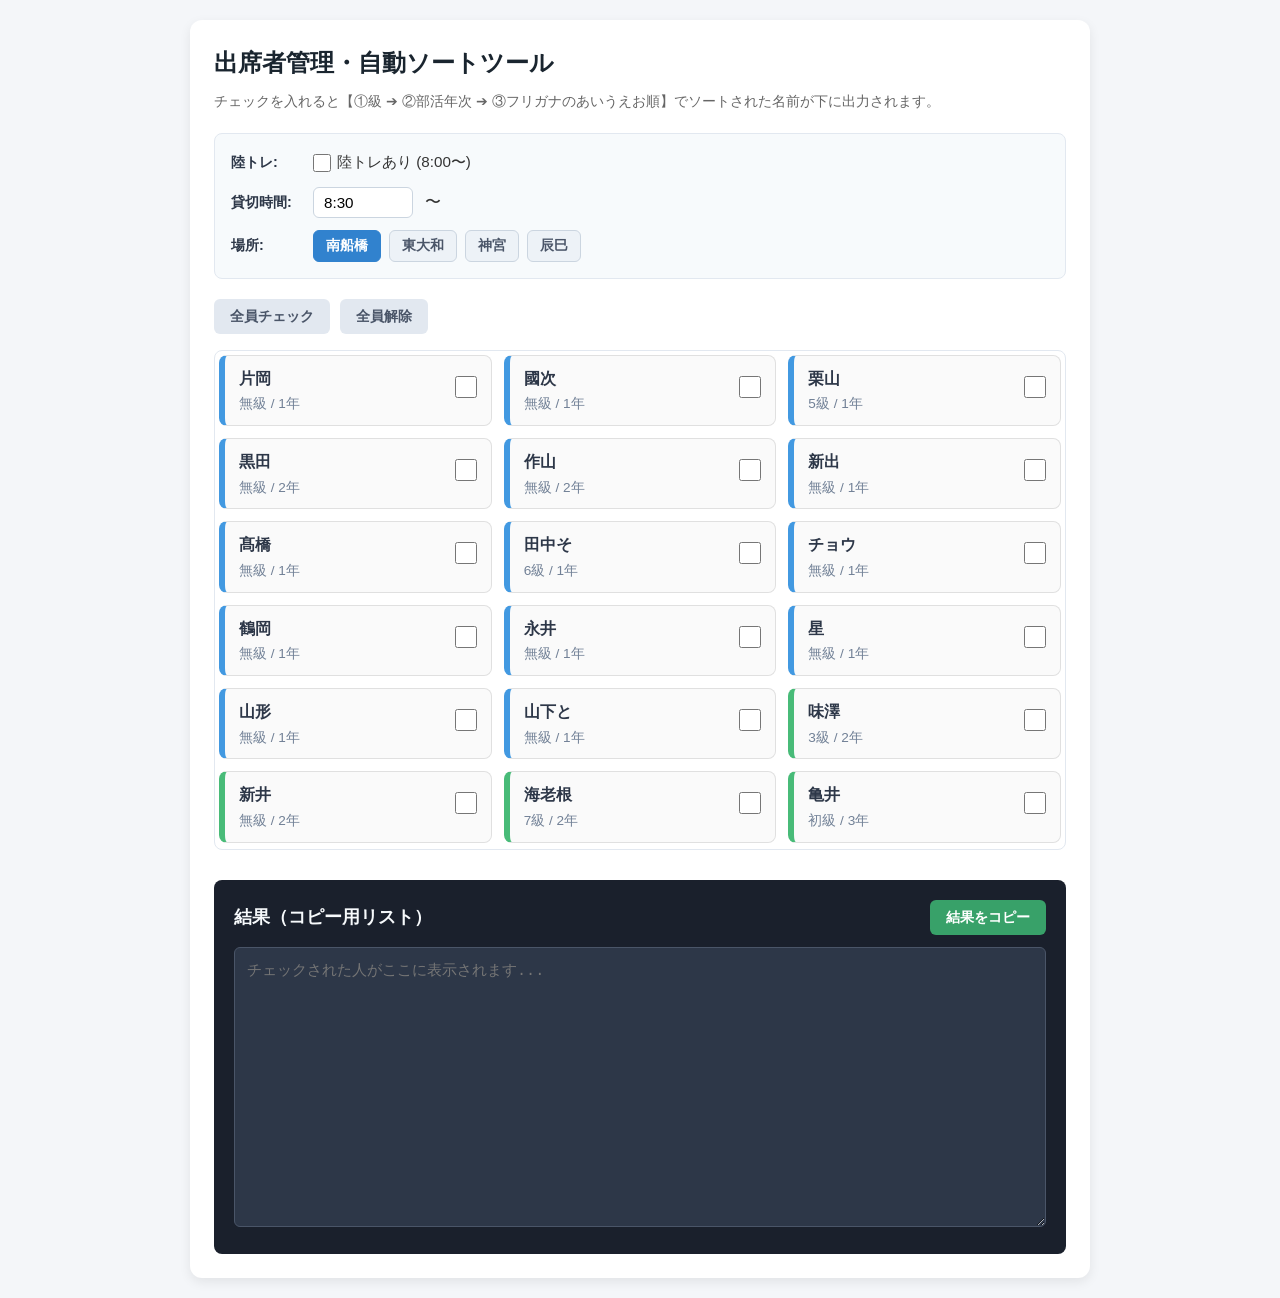
==== index.html @ c61d9089 "Add files via upload" ====
<!DOCTYPE html>
<html lang="ja">
<head>
  <meta charset="UTF-8">
  <meta name="viewport" content="width=device-width, initial-scale=1.0">
  <title>出席管理・ソートツール</title>
  <style>
    * {
      box-sizing: border-box;
      margin: 0;
      padding: 0;
    }
    body {
      font-family: "Helvetica Neue", Arial, "Hiragino Kaku Gothic ProN", "Hiragino Sans", Meiryo, sans-serif;
      background-color: #f4f6f9;
      color: #333;
      padding: 20px;
      line-height: 1.6;
    }
    .container {
      max-width: 900px;
      margin: 0 auto;
      background: #ffffff;
      padding: 24px;
      border-radius: 12px;
      box-shadow: 0 4px 12px rgba(0,0,0,0.08);
    }
    h1 {
      font-size: 1.5rem;
      margin-bottom: 8px;
      color: #1a252f;
    }
    p.desc {
      font-size: 0.9rem;
      color: #666;
      margin-bottom: 20px;
    }

    /* ★ 練習情報入力エリアのスタイル ★ */
    .practice-info-panel {
      background: #f7fafc;
      border: 1px solid #e2e8f0;
      border-radius: 8px;
      padding: 16px;
      margin-bottom: 20px;
      display: flex;
      flex-direction: column;
      gap: 12px;
    }
    .info-row {
      display: flex;
      align-items: center;
      gap: 12px;
      flex-wrap: wrap;
    }
    .info-label {
      font-weight: bold;
      font-size: 0.9rem;
      color: #2d3748;
      min-width: 70px;
    }
    .checkbox-label {
      display: flex;
      align-items: center;
      gap: 6px;
      cursor: pointer;
      font-size: 0.95rem;
    }
    .checkbox-label input[type="checkbox"] {
      width: 18px;
      height: 18px;
      cursor: pointer;
    }
    .time-input {
      padding: 6px 10px;
      border: 1px solid #cbd5e0;
      border-radius: 6px;
      font-size: 0.95rem;
      width: 100px;
    }
    .place-buttons {
      display: flex;
      gap: 8px;
      flex-wrap: wrap;
    }
    .btn-place {
      background-color: #edf2f7;
      color: #4a5568;
      border: 1px solid #cbd5e0;
      padding: 6px 12px;
      border-radius: 6px;
      font-size: 0.85rem;
      cursor: pointer;
      transition: all 0.2s;
    }
    .btn-place:hover {
      background-color: #e2e8f0;
    }
    .btn-place.active {
      background-color: #3182ce;
      color: white;
      border-color: #3182ce;
    }

    .action-bar {
      display: flex;
      gap: 10px;
      margin-bottom: 16px;
      flex-wrap: wrap;
    }
    button {
      padding: 8px 16px;
      border: none;
      border-radius: 6px;
      font-size: 0.9rem;
      font-weight: bold;
      cursor: pointer;
      transition: background 0.2s, opacity 0.2s;
    }
    .btn-secondary {
      background-color: #e2e8f0;
      color: #4a5568;
    }
    .btn-secondary:hover {
      background-color: #cbd5e0;
    }
    .btn-success {
      background-color: #38a169;
      color: white;
    }
    .btn-success:hover {
      background-color: #2f855a;
    }
    .member-grid {
      display: grid;
      grid-template-columns: repeat(auto-fill, minmax(260px, 1fr));
      gap: 12px;
      margin-bottom: 30px;
      max-height: 500px;
      overflow-y: auto;
      padding: 4px;
      border: 1px solid #e2e8f0;
      border-radius: 8px;
    }
    .member-card {
      display: flex;
      align-items: center;
      justify-content: space-between;
      background: #fafafa;
      border: 1px solid #e0e0e0;
      padding: 10px 14px;
      border-radius: 8px;
      transition: background 0.15s, border-color 0.15s;
    }

    /* 学年ごとの左フチのアクセントカラー */
    .member-card.grade-1 { border-left: 6px solid #4299e1; } /* 1年生: 青 */
    .member-card.grade-2 { border-left: 6px solid #48bb78; } /* 2年生: 緑 */
    .member-card.grade-3 { border-left: 6px solid #ed8936; } /* 3年生: オレンジ */
    .member-card.grade-4 { border-left: 6px solid #9f7aea; } /* 4年生: 紫 */

    .member-card.checked {
      background: #ebf8ff;
    }
    .member-info {
      display: flex;
      flex-direction: column;
      gap: 2px;
      flex: 1;
    }
    .member-name {
      font-size: 1rem;
      font-weight: bold;
      color: #2d3748;
    }
    .member-tags {
      font-size: 0.85rem;
      color: #718096;
    }
    .check-wrapper {
      margin-left: 10px;
    }
    .check-wrapper input[type="checkbox"] {
      width: 22px;
      height: 22px;
      cursor: pointer;
      accent-color: #3182ce;
    }
    .result-section {
      background: #1a202c;
      color: #f7fafc;
      padding: 20px;
      border-radius: 8px;
    }
    .result-header {
      display: flex;
      justify-content: space-between;
      align-items: center;
      margin-bottom: 12px;
    }
    .result-header h2 {
      font-size: 1.1rem;
    }
    textarea.result-box {
      width: 100%;
      height: 280px;
      background: #2d3748;
      color: #edf2f7;
      border: 1px solid #4a5568;
      border-radius: 6px;
      padding: 12px;
      font-family: monospace;
      font-size: 0.95rem;
      resize: vertical;
    }
    textarea.result-box:focus {
      outline: none;
      border-color: #63b3ed;
    }

    /* スマホ対応 */
    @media (max-width: 600px) {
      body { padding: 10px; }
      .container { padding: 16px; }
      h1 { font-size: 1.25rem; }
      .info-row { flex-direction: column; align-items: flex-start; gap: 6px; }
      .action-bar button { flex: 1; padding: 12px 8px; }
      .member-grid { grid-template-columns: 1fr; max-height: 350px; }
      .member-card { padding: 12px; }
      .check-wrapper input[type="checkbox"] { width: 26px; height: 26px; }
      .result-header { flex-direction: column; align-items: stretch; gap: 8px; }
      .result-header button { width: 100%; padding: 12px; }
      textarea.result-box { height: 220px; font-size: 0.9rem; }
    }
  </style>
</head>
<body>

<div class="container">
  <h1>出席者管理・自動ソートツール</h1>
  <p class="desc">チェックを入れると【①級 ➔ ②部活年次 ➔ ③フリガナのあいうえお順】でソートされた名前が下に出力されます。</p>

  <!-- ★ 練習設定パネル ★ -->
  <div class="practice-info-panel">
    <div class="info-row">
      <span class="info-label">陸トレ:</span>
      <label class="checkbox-label">
        <input type="checkbox" id="hasRikutore" onchange="updateResult()">
        陸トレあり (8:00〜)
      </label>
    </div>

    <div class="info-row">
      <span class="info-label">貸切時間:</span>
      <input type="text" id="charterTime" class="time-input" value="8:30" placeholder="8:30" oninput="updateResult()">
      <span>〜</span>
    </div>

    <div class="info-row">
      <span class="info-label">場所:</span>
      <div class="place-buttons">
        <button class="btn-place active" onclick="selectPlace('南船橋', this)">南船橋</button>
        <button class="btn-place" onclick="selectPlace('東大和', this)">東大和</button>
        <button class="btn-place" onclick="selectPlace('神宮', this)">神宮</button>
        <button class="btn-place" onclick="selectPlace('辰巳', this)">辰巳</button>
      </div>
    </div>
  </div>

  <div class="action-bar">
    <button class="btn-secondary" onclick="selectAll(true)">全員チェック</button>
    <button class="btn-secondary" onclick="selectAll(false)">全員解除</button>
  </div>

  <div class="member-grid" id="memberList"></div>

  <div class="result-section">
    <div class="result-header">
      <h2>結果（コピー用リスト）</h2>
      <button class="btn-success" onclick="copyResult()">結果をコピー</button>
    </div>
    <textarea id="resultText" class="result-box" readonly placeholder="チェックされた人がここに表示されます..."></textarea>
  </div>
</div>

<script>
  // ----------------------------------------------------
  // ★ 場所の略称 ➔ 正式名称 マッピング
  // ----------------------------------------------------
  const placeFullNameMap = {
    "南船橋": "南船橋Aリンク",
    "東大和": "東大和スケートセンター",
    "神宮": "神宮",
    "辰巳": "辰巳メインリンク"
  };

  let selectedPlaceKey = "南船橋"; // デフォルト設定

  // ----------------------------------------------------
  // ★ メンバー登録リスト
  // ----------------------------------------------------
 const initialMembers = [
   
    // 無級
    { id: 1,  name: "片岡", kana: "カタオカ", rank: "無級", grade: "1年",clubGrade: "1年" },
    { id: 2,  name: "國次", kana: "クニツグ", rank: "無級", grade: "1年",clubGrade: "1年"},
    { id: 3,  name: "黒田", kana: "クロダ", rank: "無級", grade: "2年" ,clubGrade: "1年"},
    { id: 4,  name: "作山", kana: "サクヤマ", rank: "無級", grade: "2年" ,clubGrade: "1年"},
    { id: 6,  name: "新出", kana: "シンデ", rank: "無級", grade: "1年" ,clubGrade: "1年"},
    { id: 7,  name: "髙橋", kana: "タカハシ", rank: "無級", grade: "1年" ,clubGrade: "1年"},
    { id: 8,  name: "鶴岡", kana: "ツルオカ", rank: "無級", grade: "1年" ,clubGrade: "1年"},
    { id: 9,  name: "永井", kana: "ナガイ", rank: "無級", grade: "1年" ,clubGrade: "1年"},
    { id: 10, name: "星", kana: "ホシ", rank: "無級", grade: "1年" ,clubGrade: "1年"},
    { id: 11, name: "山形", kana: "ヤマガタ", rank: "無級", grade: "1年" ,clubGrade: "1年"},
    { id: 12, name: "山下と", kana: "ヤマシタ", rank: "無級", grade: "1年" ,clubGrade: "1年"},
    { id: 13, name: "チョウ", kana: "チョウ", rank: "無級", grade: "1年" ,clubGrade: "1年"},
    { id: 14, name: "新井", kana: "アライ", rank: "無級", grade: "2年" ,clubGrade: "2年"},

    // 初級
    { id: 15, name: "山村", kana: "ヤマムラ", rank: "初級", grade: "4年" ,clubGrade: "4年"},
    { id: 16, name: "箱崎", kana: "ハコザキ", rank: "初級", grade: "3年" ,clubGrade: "3年"},
    { id: 17, name: "山川", kana: "ヤマカワ", rank: "初級", grade: "2年" ,clubGrade: "2年"},
    { id: 18, name: "亀井", kana: "カメイ", rank: "初級", grade: "3年" ,clubGrade: "2年"},
    { id: 19, name: "庭田", kana: "ニワタ", rank: "初級", grade: "2年",clubGrade: "2年"},
    { id: 20, name: "芳賀", kana: "ハガ", rank: "初級", grade: "2年" ,clubGrade: "2年"},
    { id: 21, name: "山下", kana: "ヤマシタ", rank: "初級", grade: "2年" ,clubGrade: "2年"},
    { id: 22, name: "平岡", kana: "ヒラオカ", rank: "初級", grade: "2年" ,clubGrade: "2年"},

    // 1級〜7級
    { id: 25, name: "相川", kana: "アイカワ", rank: "1級", grade: "3年" ,clubGrade: "3年"},
    { id: 26, name: "田中", kana: "タナカ", rank: "1級", grade: "3年" ,clubGrade: "2年"},
    { id: 27, name: "久原", kana: "クバラ", rank: "1級", grade: "4年" ,clubGrade: "4年"},
    { id: 28, name: "利藤", kana: "リトウ", rank: "2級", grade: "4年" ,clubGrade: "2年"},
    { id: 29, name: "菅田", kana: "スダ", rank: "2級", grade: "2年" ,clubGrade: "2年"},
    { id: 30, name: "小元", kana: "コモト", rank: "3級", grade: "4年" ,clubGrade: "4年"},
    { id: 31, name: "味澤", kana: "アジサワ", rank: "3級", grade: "2年" ,clubGrade: "2年"},
    { id: 32, name: "立川", kana: "タチカワ", rank: "3級", grade: "2年" ,clubGrade: "2年"},
    { id: 33, name: "山本", kana: "ヤマモト", rank: "5級", grade: "2年" ,clubGrade: "2年"},
    { id: 34, name: "栗山", kana: "クリヤマ", rank: "5級", grade: "1年" ,clubGrade: "1年"},
    { id: 35, name: "佐村", kana: "サムラ", rank: "6級", grade: "2年" ,clubGrade: "2年"},
    { id: 31, name: "田中そ", kana: "タナカ", rank: "6級", grade: "1年" ,clubGrade: "1年"},
    { id: 32, name: "伊吹", kana: "イブキ", rank: "7級", grade: "3年" ,clubGrade: "3年"},
    { id: 33, name: "海老根", kana: "エビネ", rank: "7級", grade: "2年" ,clubGrade: "2年"},
    { id: 34, name: "井口", kana: "イグチ", rank: "7級", grade: "4年",clubGrade: "4年" }
   
  ];

  const rankPriority = {
    "無級": 0, "初級": 1, "1級": 2, "2級": 3,
    "3級": 4, "4級": 5, "5級": 6, "6級": 7, "7級": 8
  };

  function extractNumber(gradeStr) {
    if (!gradeStr) return 99;
    const kanjiMap = { "一": 1, "二": 2, "三": 3, "四": 4, "１": 1, "２": 2, "３": 3, "４": 4 };
    for (let key in kanjiMap) {
      if (gradeStr.includes(key)) return kanjiMap[key];
    }
    const num = parseInt(gradeStr, 10);
    return isNaN(num) ? 99 : num;
  }

  function parseDisplayGrade(member) {
    return extractNumber(member.grade);
  }

  function parseSortGrade(member) {
    const targetGrade = member.clubGrade || member.grade;
    return extractNumber(targetGrade);
  }

  let members = [];

  function init() {
    members = initialMembers.map(m => ({ ...m, checked: false }));
    
    members.sort((a, b) => {
      const gA = parseSortGrade(a);
      const gB = parseSortGrade(b);
      if (gA !== gB) return gA - gB;
      return a.kana.localeCompare(b.kana, 'ja');
    });

    render();
  }

  function render() {
    const listEl = document.getElementById('memberList');
    listEl.innerHTML = '';

    members.forEach(member => {
      const sortGradeNum = parseSortGrade(member);
      const gradeClass = `grade-${sortGradeNum}`;

      const card = document.createElement('div');
      card.className = `member-card ${gradeClass} ${member.checked ? 'checked' : ''}`;
      
      card.innerHTML = `
        <div class="member-info">
          <span class="member-name">${escapeHtml(member.name)}</span>
          <span class="member-tags">${member.rank} / ${member.grade}</span>
        </div>
        <div class="check-wrapper">
          <input type="checkbox" ${member.checked ? 'checked' : ''} onchange="toggleCheck(${member.id})">
        </div>
      `;
      listEl.appendChild(card);
    });

    updateResult();
  }

  function toggleCheck(id) {
    const m = members.find(item => item.id === id);
    if (m) {
      m.checked = !m.checked;
      render();
    }
  }

  function selectAll(flag) {
    members.forEach(m => m.checked = flag);
    render();
  }

  // ★ 場所ボタンの切り替え処理 ★
  function selectPlace(key, btnEl) {
    selectedPlaceKey = key;
    document.querySelectorAll('.btn-place').forEach(btn => btn.classList.remove('active'));
    btnEl.classList.add('active');
    updateResult();
  }

  // ★ 結果更新処理 ★
  function updateResult() {
    const attendees = members.filter(m => m.checked);

    if (attendees.length === 0) {
      document.getElementById('resultText').value = "";
      return;
    }

    // 1. 先頭テキストの構築
    const hasRikutore = document.getElementById('hasRikutore').checked;
    const charterTime = document.getElementById('charterTime').value.trim() || "〇:〇";
    const placeFullName = placeFullNameMap[selectedPlaceKey] || selectedPlaceKey;

    let headerText = "";
    if (hasRikutore) {
      headerText += `陸トレ8:00〜、`;
    }
    headerText += `貸切${charterTime}〜\n`;
    headerText += `${placeFullName}です。\n\n`;
    headerText += `曲かけTop Gun\n`;

    // 2. メンバーの並び替え（①級 ➔ ②ソート用部活年次 ➔ ③フリガナ順）
    attendees.sort((a, b) => {
      const rA = rankPriority[a.rank] ?? 99;
      const rB = rankPriority[b.rank] ?? 99;
      if (rA !== rB) return rA - rB;

      const gA = parseSortGrade(a);
      const gB = parseSortGrade(b);
      if (gA !== gB) return gA - gB;

      return a.kana.localeCompare(b.kana, 'ja');
    });

    // 3. 名前リストと末尾テキストの結合
    const names = attendees.map(m => m.name);
    const namesList = names.join('\n5秒\n');

    const footerText = "\n5秒\n初級課題\n一級課題\nよろしくお願いいたします。";

    const finalResult = headerText + namesList + footerText;

    document.getElementById('resultText').value = finalResult;
  }

  function copyResult() {
    const txt = document.getElementById('resultText');
    if (!txt.value.trim()) {
      alert("選択された出席者がいません。");
      return;
    }
    txt.select();
    navigator.clipboard.writeText(txt.value).then(() => {
      alert("結果をクリップボードにコピーしました！");
    });
  }

  function escapeHtml(str) {
    return str.replace(/[&<>"']/g, m => ({
      '&': '&amp;', '<': '&lt;', '>': '&gt;', '"': '&quot;', "'": '&#039;'
    })[m]);
  }

  window.addEventListener('DOMContentLoaded', init);
</script>

</body>
</html>
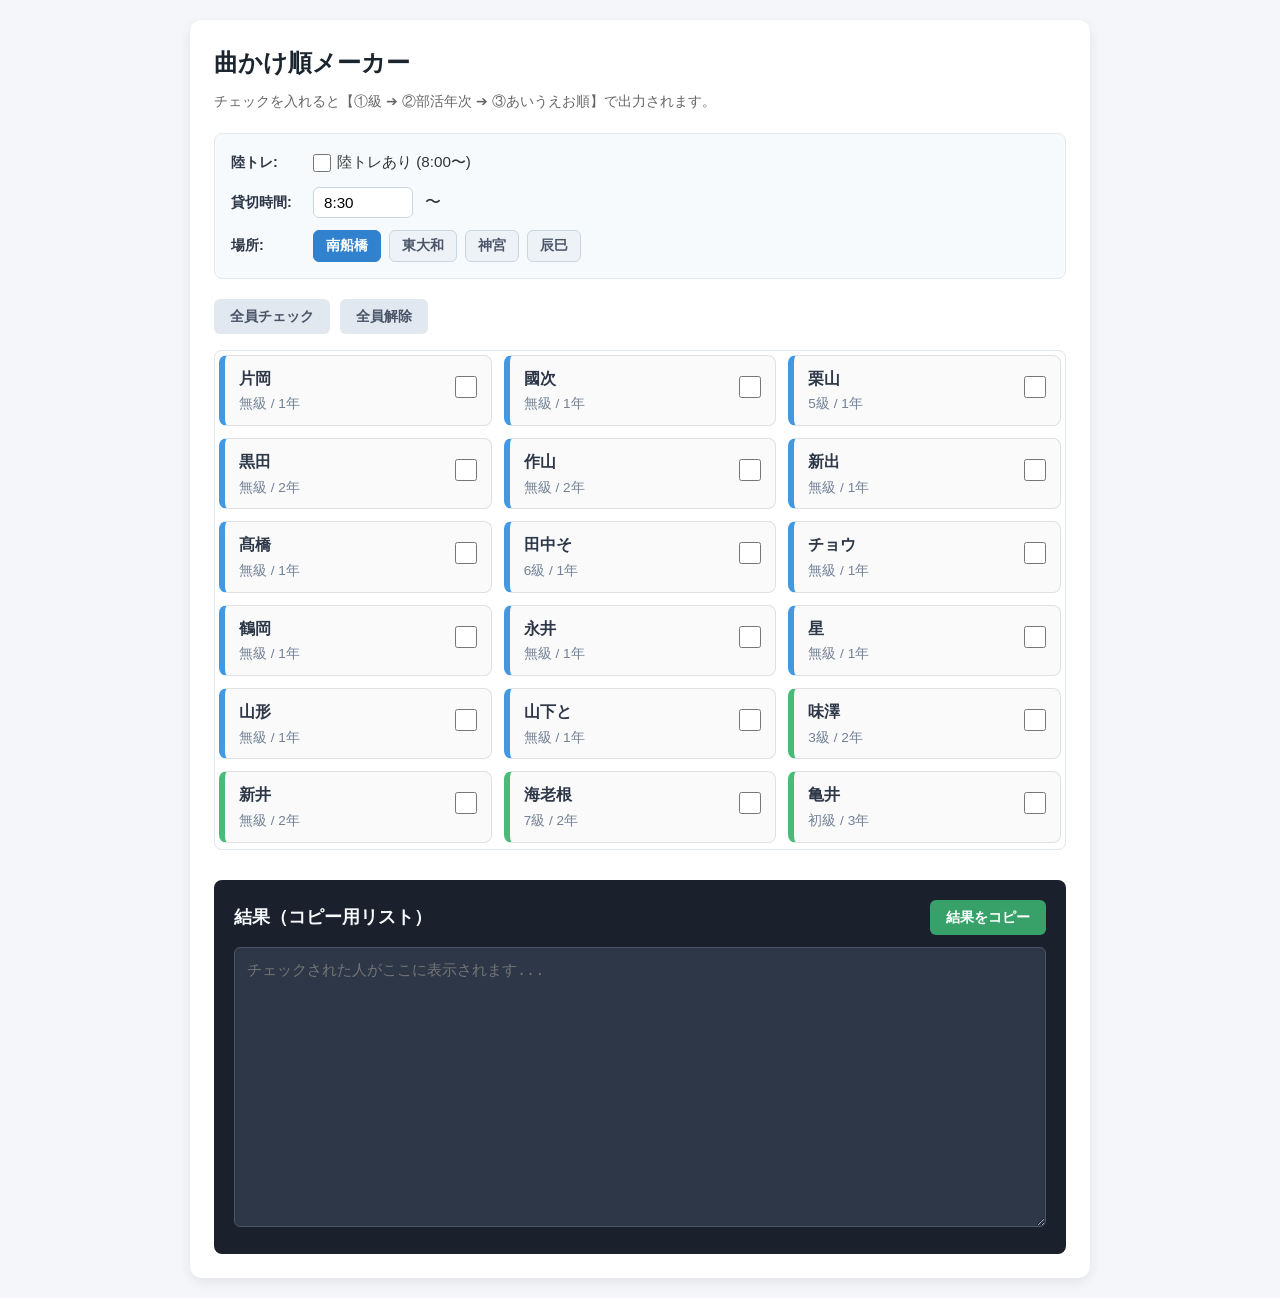
==== commit 8156d276: "Add files via upload" ====
--- a/index.html
+++ b/index.html
@@ -3,7 +3,7 @@
 <head>
   <meta charset="UTF-8">
   <meta name="viewport" content="width=device-width, initial-scale=1.0">
-  <title>出席管理・ソートツール</title>
+  <title>曲かけ順メーカー</title>
   <style>
     * {
       box-sizing: border-box;
@@ -237,8 +237,8 @@
 <body>
 
 <div class="container">
-  <h1>出席者管理・自動ソートツール</h1>
-  <p class="desc">チェックを入れると【①級 ➔ ②部活年次 ➔ ③フリガナのあいうえお順】でソートされた名前が下に出力されます。</p>
+  <h1>曲かけ順メーカー</h1>
+  <p class="desc">チェックを入れると【①級 ➔ ②部活年次 ➔ ③あいうえお順】で出力されます。</p>
 
   <!-- ★ 練習設定パネル ★ -->
   <div class="practice-info-panel">
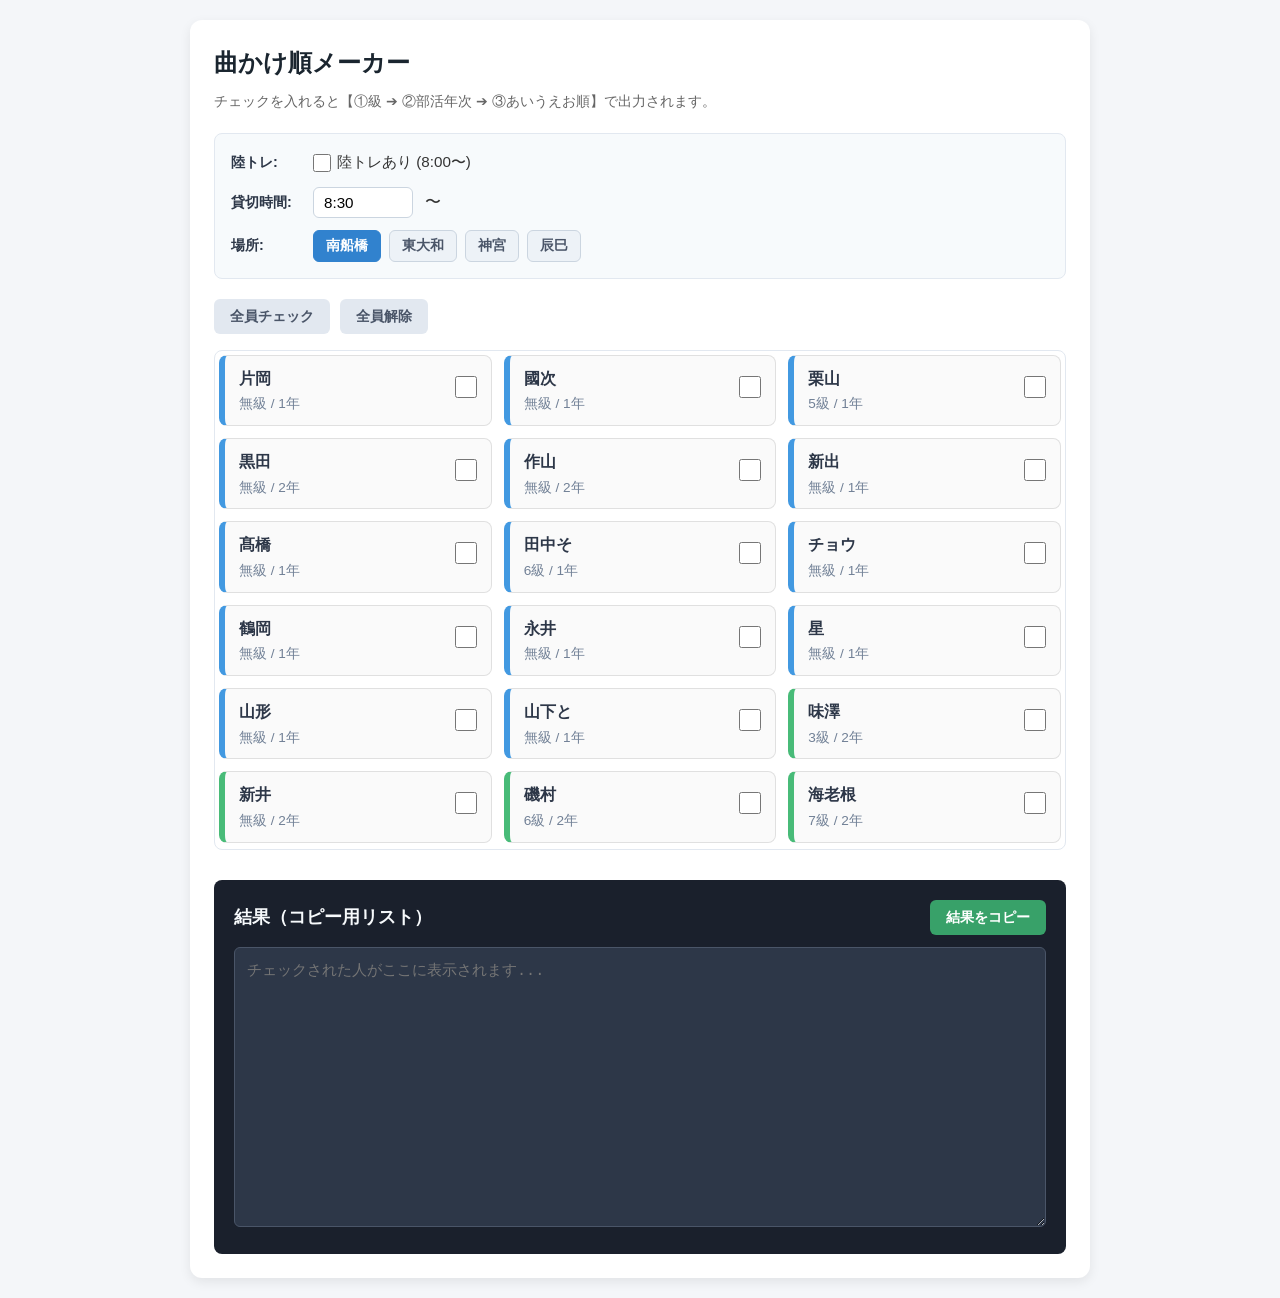
==== commit 811e61c6: "Add files via upload" ====
--- a/index.html
+++ b/index.html
@@ -306,42 +306,44 @@
     { id: 2,  name: "國次", kana: "クニツグ", rank: "無級", grade: "1年",clubGrade: "1年"},
     { id: 3,  name: "黒田", kana: "クロダ", rank: "無級", grade: "2年" ,clubGrade: "1年"},
     { id: 4,  name: "作山", kana: "サクヤマ", rank: "無級", grade: "2年" ,clubGrade: "1年"},
-    { id: 6,  name: "新出", kana: "シンデ", rank: "無級", grade: "1年" ,clubGrade: "1年"},
-    { id: 7,  name: "髙橋", kana: "タカハシ", rank: "無級", grade: "1年" ,clubGrade: "1年"},
-    { id: 8,  name: "鶴岡", kana: "ツルオカ", rank: "無級", grade: "1年" ,clubGrade: "1年"},
-    { id: 9,  name: "永井", kana: "ナガイ", rank: "無級", grade: "1年" ,clubGrade: "1年"},
-    { id: 10, name: "星", kana: "ホシ", rank: "無級", grade: "1年" ,clubGrade: "1年"},
-    { id: 11, name: "山形", kana: "ヤマガタ", rank: "無級", grade: "1年" ,clubGrade: "1年"},
-    { id: 12, name: "山下と", kana: "ヤマシタ", rank: "無級", grade: "1年" ,clubGrade: "1年"},
-    { id: 13, name: "チョウ", kana: "チョウ", rank: "無級", grade: "1年" ,clubGrade: "1年"},
-    { id: 14, name: "新井", kana: "アライ", rank: "無級", grade: "2年" ,clubGrade: "2年"},
+    { id: 5,  name: "新出", kana: "シンデ", rank: "無級", grade: "1年" ,clubGrade: "1年"},
+    { id: 6,  name: "髙橋", kana: "タカハシ", rank: "無級", grade: "1年" ,clubGrade: "1年"},
+    { id: 7,  name: "鶴岡", kana: "ツルオカ", rank: "無級", grade: "1年" ,clubGrade: "1年"},
+    { id: 8,  name: "永井", kana: "ナガイ", rank: "無級", grade: "1年" ,clubGrade: "1年"},
+    { id: 9, name: "星", kana: "ホシ", rank: "無級", grade: "1年" ,clubGrade: "1年"},
+    { id: 10, name: "山形", kana: "ヤマガタ", rank: "無級", grade: "1年" ,clubGrade: "1年"},
+    { id: 11, name: "山下と", kana: "ヤマシタ", rank: "無級", grade: "1年" ,clubGrade: "1年"},
+    { id: 12, name: "チョウ", kana: "チョウ", rank: "無級", grade: "1年" ,clubGrade: "1年"},
+    { id: 13, name: "新井", kana: "アライ", rank: "無級", grade: "2年" ,clubGrade: "2年"},
 
     // 初級
-    { id: 15, name: "山村", kana: "ヤマムラ", rank: "初級", grade: "4年" ,clubGrade: "4年"},
-    { id: 16, name: "箱崎", kana: "ハコザキ", rank: "初級", grade: "3年" ,clubGrade: "3年"},
-    { id: 17, name: "山川", kana: "ヤマカワ", rank: "初級", grade: "2年" ,clubGrade: "2年"},
-    { id: 18, name: "亀井", kana: "カメイ", rank: "初級", grade: "3年" ,clubGrade: "2年"},
-    { id: 19, name: "庭田", kana: "ニワタ", rank: "初級", grade: "2年",clubGrade: "2年"},
-    { id: 20, name: "芳賀", kana: "ハガ", rank: "初級", grade: "2年" ,clubGrade: "2年"},
-    { id: 21, name: "山下", kana: "ヤマシタ", rank: "初級", grade: "2年" ,clubGrade: "2年"},
-    { id: 22, name: "平岡", kana: "ヒラオカ", rank: "初級", grade: "2年" ,clubGrade: "2年"},
+    { id: 14, name: "山村", kana: "ヤマムラ", rank: "初級", grade: "4年" ,clubGrade: "4年"},
+    { id: 15, name: "箱崎", kana: "ハコザキ", rank: "初級", grade: "3年" ,clubGrade: "3年"},
+    { id: 16, name: "山川", kana: "ヤマカワ", rank: "初級", grade: "2年" ,clubGrade: "2年"},
+    { id: 17, name: "亀井", kana: "カメイ", rank: "初級", grade: "3年" ,clubGrade: "2年"},
+    { id: 18, name: "庭田", kana: "ニワタ", rank: "初級", grade: "2年",clubGrade: "2年"},
+    { id: 19, name: "芳賀", kana: "ハガ", rank: "初級", grade: "2年" ,clubGrade: "2年"},
+    { id: 20, name: "山下", kana: "ヤマシタ", rank: "初級", grade: "2年" ,clubGrade: "2年"},
+    { id: 21, name: "平岡", kana: "ヒラオカ", rank: "初級", grade: "2年" ,clubGrade: "2年"},
+    {id: 22, name: "小泉", kana: "コイズミ", rank: "初級", grade: "2年" ,clubGrade: "2年"},
 
     // 1級〜7級
-    { id: 25, name: "相川", kana: "アイカワ", rank: "1級", grade: "3年" ,clubGrade: "3年"},
-    { id: 26, name: "田中", kana: "タナカ", rank: "1級", grade: "3年" ,clubGrade: "2年"},
-    { id: 27, name: "久原", kana: "クバラ", rank: "1級", grade: "4年" ,clubGrade: "4年"},
-    { id: 28, name: "利藤", kana: "リトウ", rank: "2級", grade: "4年" ,clubGrade: "2年"},
-    { id: 29, name: "菅田", kana: "スダ", rank: "2級", grade: "2年" ,clubGrade: "2年"},
-    { id: 30, name: "小元", kana: "コモト", rank: "3級", grade: "4年" ,clubGrade: "4年"},
-    { id: 31, name: "味澤", kana: "アジサワ", rank: "3級", grade: "2年" ,clubGrade: "2年"},
-    { id: 32, name: "立川", kana: "タチカワ", rank: "3級", grade: "2年" ,clubGrade: "2年"},
-    { id: 33, name: "山本", kana: "ヤマモト", rank: "5級", grade: "2年" ,clubGrade: "2年"},
-    { id: 34, name: "栗山", kana: "クリヤマ", rank: "5級", grade: "1年" ,clubGrade: "1年"},
-    { id: 35, name: "佐村", kana: "サムラ", rank: "6級", grade: "2年" ,clubGrade: "2年"},
-    { id: 31, name: "田中そ", kana: "タナカ", rank: "6級", grade: "1年" ,clubGrade: "1年"},
-    { id: 32, name: "伊吹", kana: "イブキ", rank: "7級", grade: "3年" ,clubGrade: "3年"},
-    { id: 33, name: "海老根", kana: "エビネ", rank: "7級", grade: "2年" ,clubGrade: "2年"},
-    { id: 34, name: "井口", kana: "イグチ", rank: "7級", grade: "4年",clubGrade: "4年" }
+    { id: 23, name: "相川", kana: "アイカワ", rank: "1級", grade: "3年" ,clubGrade: "3年"},
+    { id: 24, name: "田中", kana: "タナカ", rank: "1級", grade: "3年" ,clubGrade: "2年"},
+    { id: 25, name: "久原", kana: "クバラ", rank: "1級", grade: "4年" ,clubGrade: "4年"},
+    { id: 26, name: "利藤", kana: "リトウ", rank: "2級", grade: "4年" ,clubGrade: "2年"},
+    { id: 27, name: "菅田", kana: "スダ", rank: "2級", grade: "2年" ,clubGrade: "2年"},
+    { id: 28, name: "小元", kana: "コモト", rank: "3級", grade: "4年" ,clubGrade: "4年"},
+    { id: 29, name: "味澤", kana: "アジサワ", rank: "3級", grade: "2年" ,clubGrade: "2年"},
+    { id: 30, name: "立川", kana: "タチカワ", rank: "3級", grade: "2年" ,clubGrade: "2年"},
+    { id: 31, name: "山本", kana: "ヤマモト", rank: "5級", grade: "2年" ,clubGrade: "2年"},
+    { id: 32, name: "栗山", kana: "クリヤマ", rank: "5級", grade: "1年" ,clubGrade: "1年"},
+    { id: 33, name: "佐村", kana: "サムラ", rank: "6級", grade: "2年" ,clubGrade: "2年"},
+    { id: 34, name: "田中そ", kana: "タナカ", rank: "6級", grade: "1年" ,clubGrade: "1年"},
+    { id: 35, name: "伊吹", kana: "イブキ", rank: "7級", grade: "3年" ,clubGrade: "3年"},
+    { id: 36, name: "海老根", kana: "エビネ", rank: "7級", grade: "2年" ,clubGrade: "2年"},
+    { id: 37, name: "井口", kana: "イグチ", rank: "7級", grade: "4年",clubGrade: "4年" },
+    { id: 38, name: "磯村", kana: "イソムラ", rank: "6級", grade: "2年",clubGrade: "2年" }
    
   ];
 
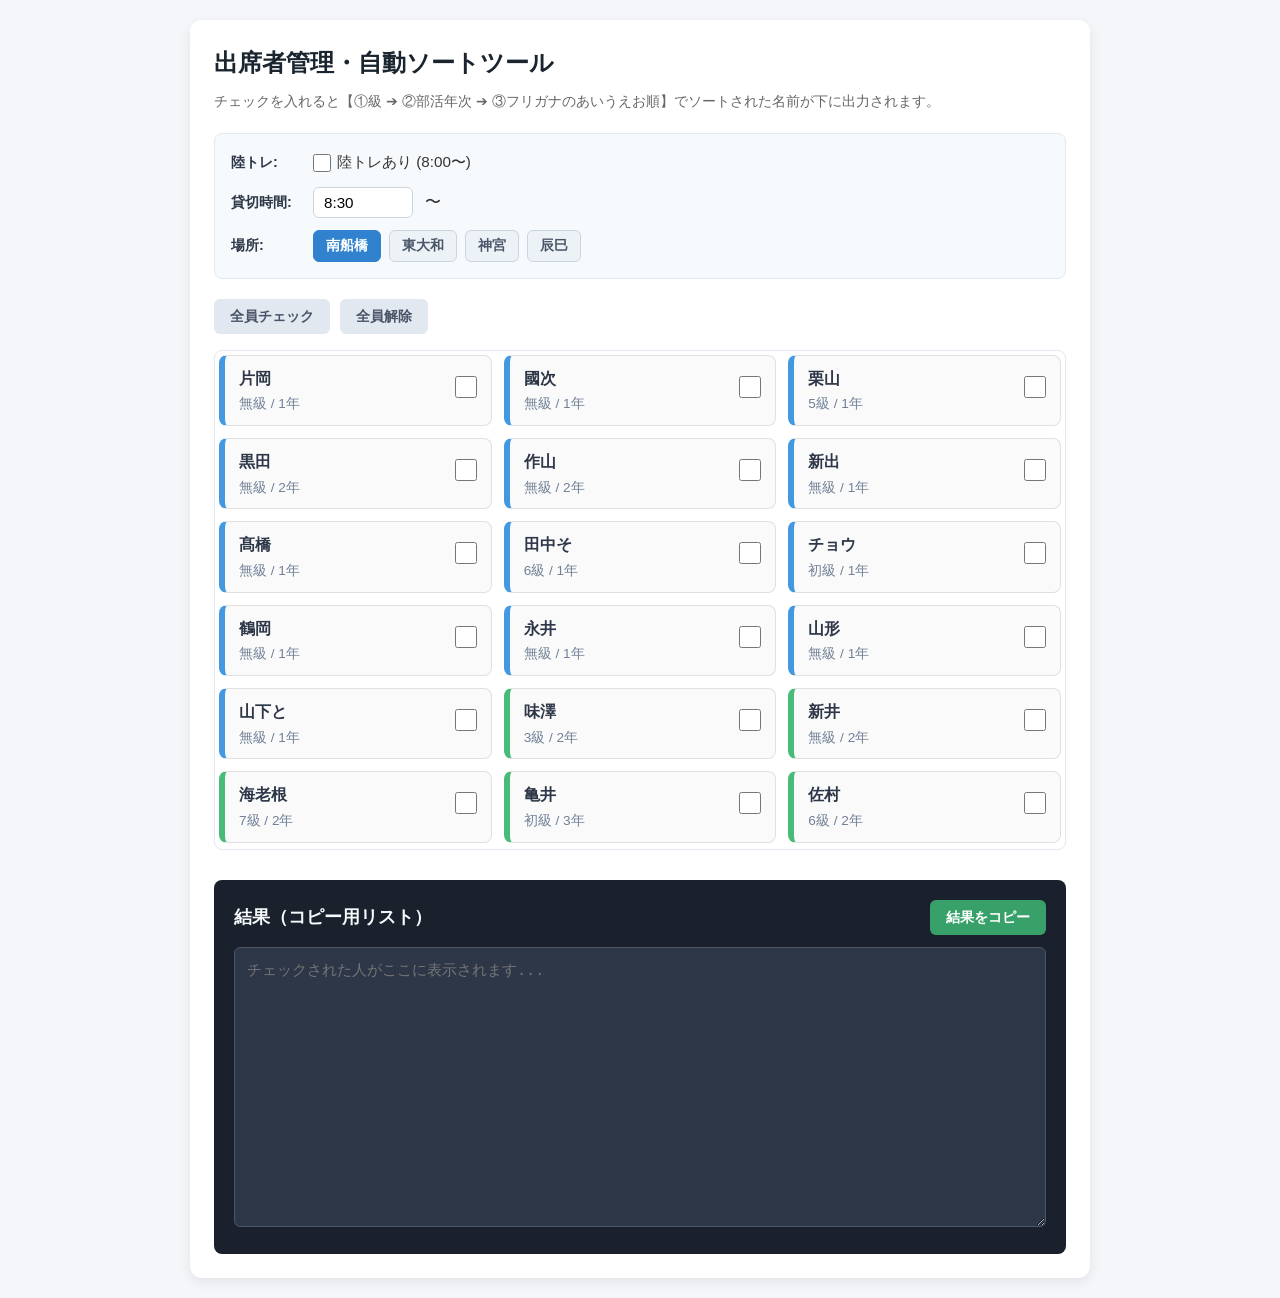
==== commit fd318a7e: "Add files via upload" ====
--- a/index.html
+++ b/index.html
@@ -3,7 +3,7 @@
 <head>
   <meta charset="UTF-8">
   <meta name="viewport" content="width=device-width, initial-scale=1.0">
-  <title>曲かけ順メーカー</title>
+  <title>出席管理・ソートツール</title>
   <style>
     * {
       box-sizing: border-box;
@@ -237,8 +237,8 @@
 <body>
 
 <div class="container">
-  <h1>曲かけ順メーカー</h1>
-  <p class="desc">チェックを入れると【①級 ➔ ②部活年次 ➔ ③あいうえお順】で出力されます。</p>
+  <h1>出席者管理・自動ソートツール</h1>
+  <p class="desc">チェックを入れると【①級 ➔ ②部活年次 ➔ ③フリガナのあいうえお順】でソートされた名前が下に出力されます。</p>
 
   <!-- ★ 練習設定パネル ★ -->
   <div class="practice-info-panel">
@@ -306,44 +306,42 @@
     { id: 2,  name: "國次", kana: "クニツグ", rank: "無級", grade: "1年",clubGrade: "1年"},
     { id: 3,  name: "黒田", kana: "クロダ", rank: "無級", grade: "2年" ,clubGrade: "1年"},
     { id: 4,  name: "作山", kana: "サクヤマ", rank: "無級", grade: "2年" ,clubGrade: "1年"},
-    { id: 5,  name: "新出", kana: "シンデ", rank: "無級", grade: "1年" ,clubGrade: "1年"},
-    { id: 6,  name: "髙橋", kana: "タカハシ", rank: "無級", grade: "1年" ,clubGrade: "1年"},
-    { id: 7,  name: "鶴岡", kana: "ツルオカ", rank: "無級", grade: "1年" ,clubGrade: "1年"},
-    { id: 8,  name: "永井", kana: "ナガイ", rank: "無級", grade: "1年" ,clubGrade: "1年"},
-    { id: 9, name: "星", kana: "ホシ", rank: "無級", grade: "1年" ,clubGrade: "1年"},
-    { id: 10, name: "山形", kana: "ヤマガタ", rank: "無級", grade: "1年" ,clubGrade: "1年"},
-    { id: 11, name: "山下と", kana: "ヤマシタ", rank: "無級", grade: "1年" ,clubGrade: "1年"},
-    { id: 12, name: "チョウ", kana: "チョウ", rank: "無級", grade: "1年" ,clubGrade: "1年"},
-    { id: 13, name: "新井", kana: "アライ", rank: "無級", grade: "2年" ,clubGrade: "2年"},
+    { id: 6,  name: "新出", kana: "シンデ", rank: "無級", grade: "1年" ,clubGrade: "1年"},
+    { id: 7,  name: "髙橋", kana: "タカハシ", rank: "無級", grade: "1年" ,clubGrade: "1年"},
+    { id: 8,  name: "鶴岡", kana: "ツルオカ", rank: "無級", grade: "1年" ,clubGrade: "1年"},
+    { id: 9,  name: "永井", kana: "ナガイ", rank: "無級", grade: "1年" ,clubGrade: "1年"},
+    //{ id: 10, name: "星", kana: "ホシ", rank: "無級", grade: "1年" ,clubGrade: "1年"},
+    { id: 11, name: "山形", kana: "ヤマガタ", rank: "無級", grade: "1年" ,clubGrade: "1年"},
+    { id: 12, name: "山下と", kana: "ヤマシタ", rank: "無級", grade: "1年" ,clubGrade: "1年"},
+    { id: 13, name: "チョウ", kana: "チョウ", rank: "初級", grade: "1年" ,clubGrade: "1年"},
+    { id: 14, name: "新井", kana: "アライ", rank: "無級", grade: "2年" ,clubGrade: "2年"},
 
     // 初級
-    { id: 14, name: "山村", kana: "ヤマムラ", rank: "初級", grade: "4年" ,clubGrade: "4年"},
-    { id: 15, name: "箱崎", kana: "ハコザキ", rank: "初級", grade: "3年" ,clubGrade: "3年"},
-    { id: 16, name: "山川", kana: "ヤマカワ", rank: "初級", grade: "2年" ,clubGrade: "2年"},
-    { id: 17, name: "亀井", kana: "カメイ", rank: "初級", grade: "3年" ,clubGrade: "2年"},
-    { id: 18, name: "庭田", kana: "ニワタ", rank: "初級", grade: "2年",clubGrade: "2年"},
-    { id: 19, name: "芳賀", kana: "ハガ", rank: "初級", grade: "2年" ,clubGrade: "2年"},
-    { id: 20, name: "山下", kana: "ヤマシタ", rank: "初級", grade: "2年" ,clubGrade: "2年"},
-    { id: 21, name: "平岡", kana: "ヒラオカ", rank: "初級", grade: "2年" ,clubGrade: "2年"},
-    {id: 22, name: "小泉", kana: "コイズミ", rank: "初級", grade: "2年" ,clubGrade: "2年"},
+    { id: 15, name: "山村", kana: "ヤマムラ", rank: "初級", grade: "4年" ,clubGrade: "4年"},
+    { id: 16, name: "箱崎", kana: "ハコザキ", rank: "初級", grade: "3年" ,clubGrade: "3年"},
+    { id: 17, name: "山川", kana: "ヤマカワ", rank: "初級", grade: "2年" ,clubGrade: "2年"},
+    { id: 18, name: "亀井", kana: "カメイ", rank: "初級", grade: "3年" ,clubGrade: "2年"},
+    { id: 19, name: "庭田", kana: "ニワタ", rank: "初級", grade: "2年",clubGrade: "2年"},
+    { id: 20, name: "芳賀", kana: "ハガ", rank: "初級", grade: "2年" ,clubGrade: "2年"},
+    { id: 21, name: "山下", kana: "ヤマシタ", rank: "初級", grade: "2年" ,clubGrade: "2年"},
+    { id: 22, name: "平岡", kana: "ヒラオカ", rank: "初級", grade: "2年" ,clubGrade: "2年"},
 
     // 1級〜7級
-    { id: 23, name: "相川", kana: "アイカワ", rank: "1級", grade: "3年" ,clubGrade: "3年"},
-    { id: 24, name: "田中", kana: "タナカ", rank: "1級", grade: "3年" ,clubGrade: "2年"},
-    { id: 25, name: "久原", kana: "クバラ", rank: "1級", grade: "4年" ,clubGrade: "4年"},
-    { id: 26, name: "利藤", kana: "リトウ", rank: "2級", grade: "4年" ,clubGrade: "2年"},
-    { id: 27, name: "菅田", kana: "スダ", rank: "2級", grade: "2年" ,clubGrade: "2年"},
-    { id: 28, name: "小元", kana: "コモト", rank: "3級", grade: "4年" ,clubGrade: "4年"},
-    { id: 29, name: "味澤", kana: "アジサワ", rank: "3級", grade: "2年" ,clubGrade: "2年"},
-    { id: 30, name: "立川", kana: "タチカワ", rank: "3級", grade: "2年" ,clubGrade: "2年"},
-    { id: 31, name: "山本", kana: "ヤマモト", rank: "5級", grade: "2年" ,clubGrade: "2年"},
-    { id: 32, name: "栗山", kana: "クリヤマ", rank: "5級", grade: "1年" ,clubGrade: "1年"},
-    { id: 33, name: "佐村", kana: "サムラ", rank: "6級", grade: "2年" ,clubGrade: "2年"},
-    { id: 34, name: "田中そ", kana: "タナカ", rank: "6級", grade: "1年" ,clubGrade: "1年"},
-    { id: 35, name: "伊吹", kana: "イブキ", rank: "7級", grade: "3年" ,clubGrade: "3年"},
-    { id: 36, name: "海老根", kana: "エビネ", rank: "7級", grade: "2年" ,clubGrade: "2年"},
-    { id: 37, name: "井口", kana: "イグチ", rank: "7級", grade: "4年",clubGrade: "4年" },
-    { id: 38, name: "磯村", kana: "イソムラ", rank: "6級", grade: "2年",clubGrade: "2年" }
+    { id: 25, name: "相川", kana: "アイカワ", rank: "1級", grade: "3年" ,clubGrade: "3年"},
+    { id: 26, name: "田中", kana: "タナカ", rank: "1級", grade: "3年" ,clubGrade: "2年"},
+    { id: 27, name: "久原", kana: "クバラ", rank: "1級", grade: "4年" ,clubGrade: "4年"},
+    { id: 28, name: "利藤", kana: "リトウ", rank: "2級", grade: "4年" ,clubGrade: "3年"},
+    { id: 29, name: "菅田", kana: "スダ", rank: "2級", grade: "2年" ,clubGrade: "2年"},
+    { id: 30, name: "小元", kana: "コモト", rank: "3級", grade: "4年" ,clubGrade: "4年"},
+    { id: 31, name: "味澤", kana: "アジサワ", rank: "3級", grade: "2年" ,clubGrade: "2年"},
+    { id: 32, name: "立川", kana: "タチカワ", rank: "3級", grade: "2年" ,clubGrade: "2年"},
+    { id: 33, name: "山本", kana: "ヤマモト", rank: "5級", grade: "2年" ,clubGrade: "2年"},
+    { id: 34, name: "栗山", kana: "クリヤマ", rank: "5級", grade: "1年" ,clubGrade: "1年"},
+    { id: 35, name: "佐村", kana: "サムラ", rank: "6級", grade: "2年" ,clubGrade: "2年"},
+    { id: 31, name: "田中そ", kana: "タナカ", rank: "6級", grade: "1年" ,clubGrade: "1年"},
+    { id: 32, name: "伊吹", kana: "イブキ", rank: "7級", grade: "3年" ,clubGrade: "3年"},
+    { id: 33, name: "海老根", kana: "エビネ", rank: "7級", grade: "2年" ,clubGrade: "2年"},
+    { id: 34, name: "井口", kana: "イグチ", rank: "7級", grade: "4年",clubGrade: "4年" }
    
   ];
 
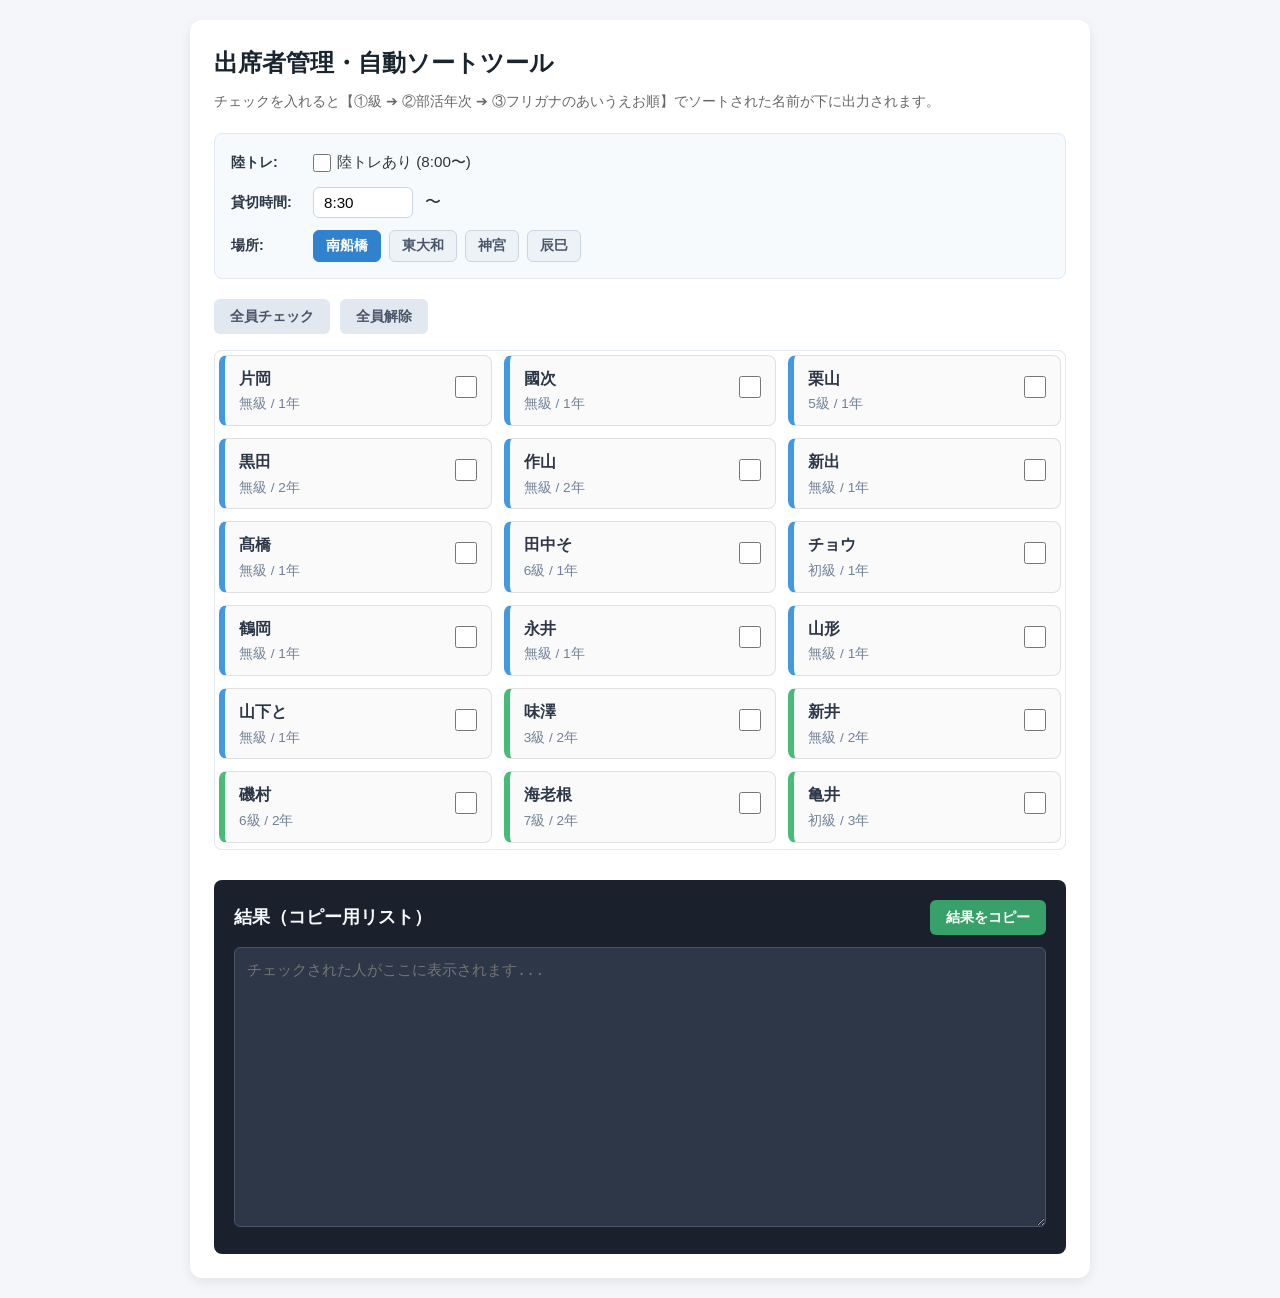
==== commit cb8cfee7: "Add files via upload" ====
--- a/index.html
+++ b/index.html
@@ -328,6 +328,7 @@
 
     // 1級〜7級
     { id: 25, name: "相川", kana: "アイカワ", rank: "1級", grade: "3年" ,clubGrade: "3年"},
+    { id: 39, name: "磯村", kana: "イソムラ", rank: "6級", grade: "2年" ,clubGrade: "2年"},
     { id: 26, name: "田中", kana: "タナカ", rank: "1級", grade: "3年" ,clubGrade: "2年"},
     { id: 27, name: "久原", kana: "クバラ", rank: "1級", grade: "4年" ,clubGrade: "4年"},
     { id: 28, name: "利藤", kana: "リトウ", rank: "2級", grade: "4年" ,clubGrade: "3年"},
@@ -335,13 +336,13 @@
     { id: 30, name: "小元", kana: "コモト", rank: "3級", grade: "4年" ,clubGrade: "4年"},
     { id: 31, name: "味澤", kana: "アジサワ", rank: "3級", grade: "2年" ,clubGrade: "2年"},
     { id: 32, name: "立川", kana: "タチカワ", rank: "3級", grade: "2年" ,clubGrade: "2年"},
-    { id: 33, name: "山本", kana: "ヤマモト", rank: "5級", grade: "2年" ,clubGrade: "2年"},
+    { id: 40, name: "山本", kana: "ヤマモト", rank: "5級", grade: "2年" ,clubGrade: "2年"},
     { id: 34, name: "栗山", kana: "クリヤマ", rank: "5級", grade: "1年" ,clubGrade: "1年"},
     { id: 35, name: "佐村", kana: "サムラ", rank: "6級", grade: "2年" ,clubGrade: "2年"},
-    { id: 31, name: "田中そ", kana: "タナカ", rank: "6級", grade: "1年" ,clubGrade: "1年"},
-    { id: 32, name: "伊吹", kana: "イブキ", rank: "7級", grade: "3年" ,clubGrade: "3年"},
+    { id: 38, name: "田中そ", kana: "タナカ", rank: "6級", grade: "1年" ,clubGrade: "1年"},
+    { id: 37, name: "伊吹", kana: "イブキ", rank: "7級", grade: "3年" ,clubGrade: "3年"},
     { id: 33, name: "海老根", kana: "エビネ", rank: "7級", grade: "2年" ,clubGrade: "2年"},
-    { id: 34, name: "井口", kana: "イグチ", rank: "7級", grade: "4年",clubGrade: "4年" }
+    { id: 36, name: "井口", kana: "イグチ", rank: "7級", grade: "4年",clubGrade: "4年" }
    
   ];
 
